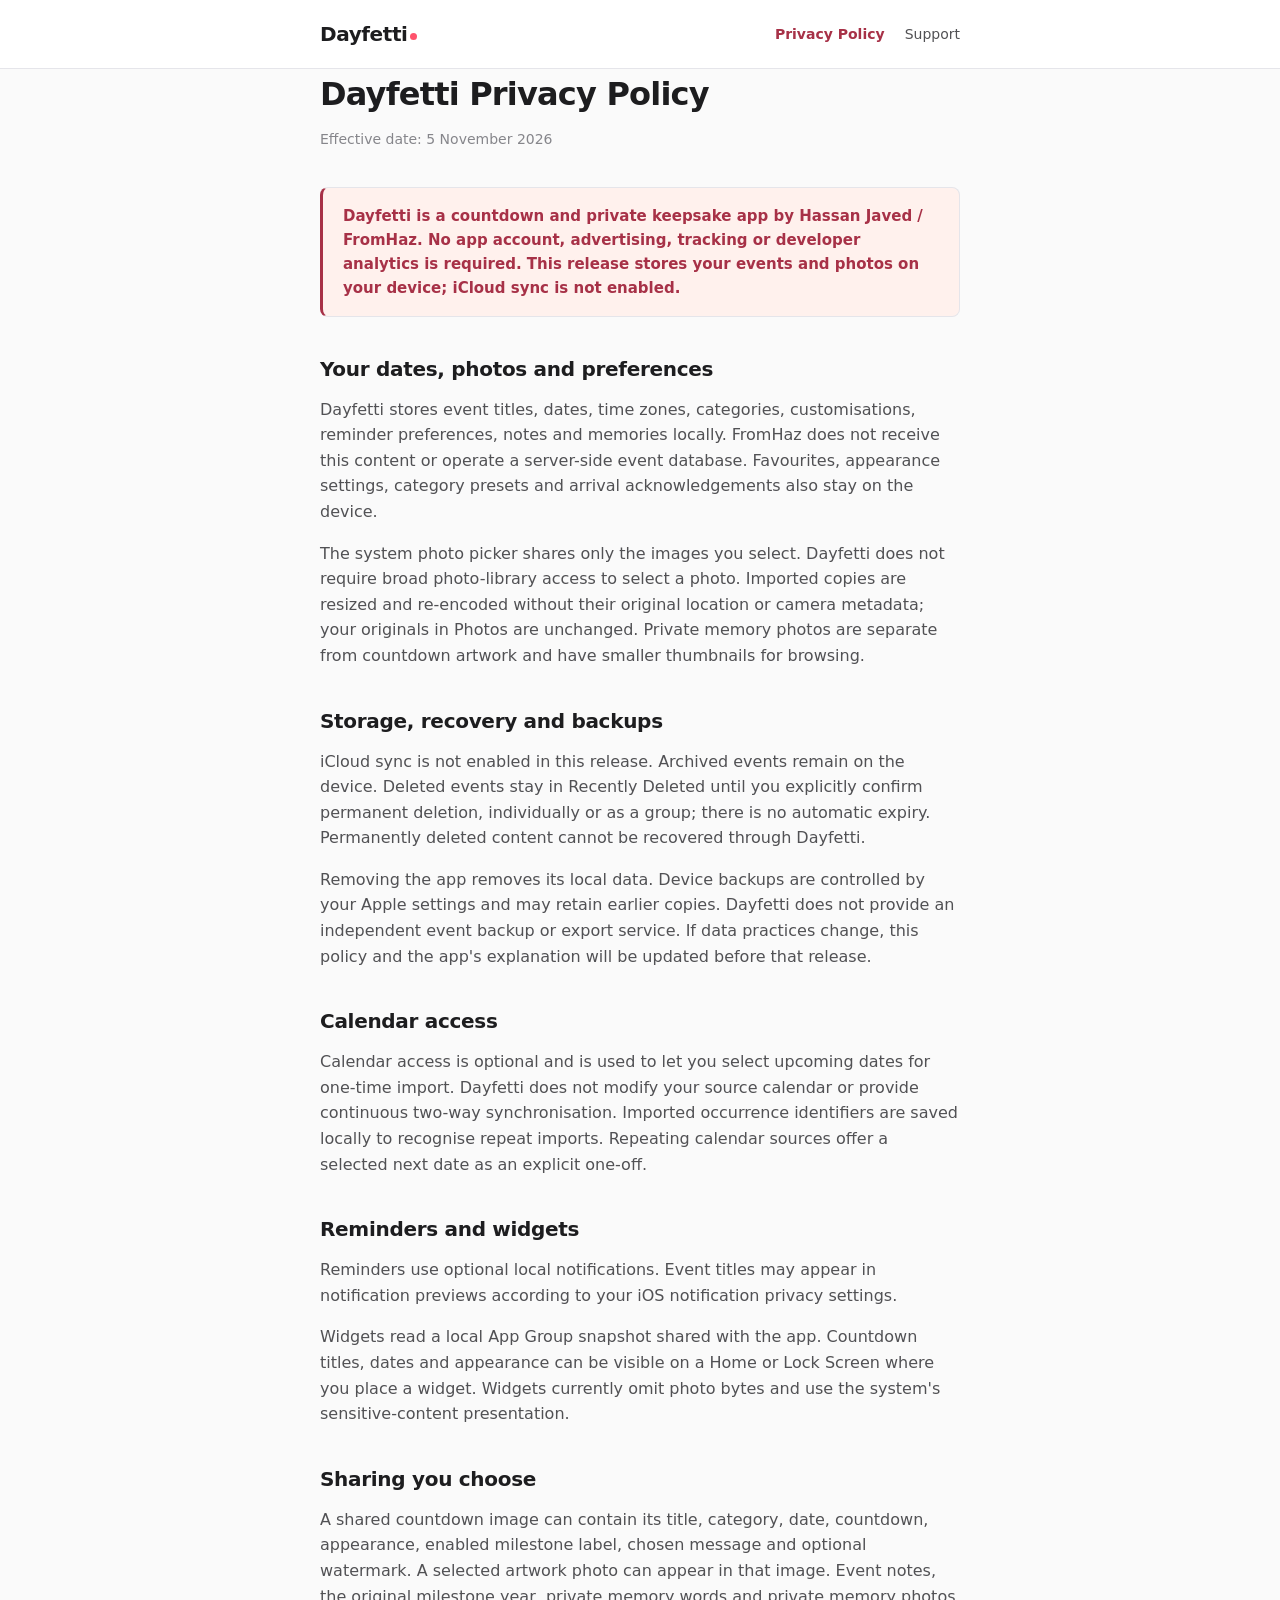
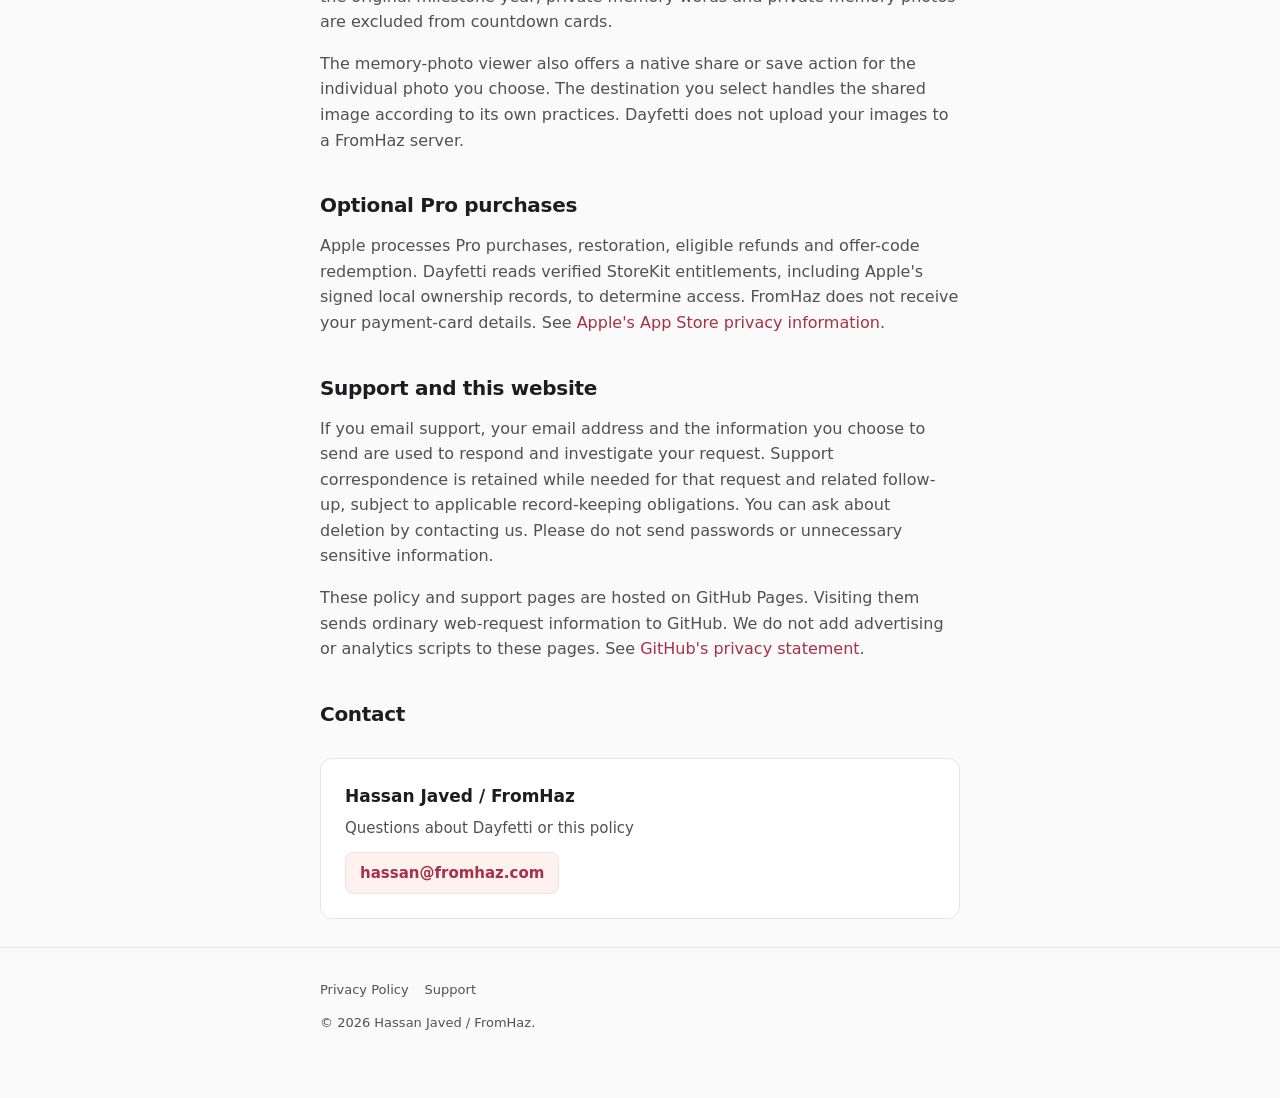
==== dayfetti-privacy.html @ 040f7b6a "Publish Dayfetti privacy and support pages" ====
<!DOCTYPE html>
<html lang="en-GB">
<head>
<meta charset="utf-8">
<meta name="viewport" content="width=device-width, initial-scale=1">
<title>Privacy Policy — Dayfetti</title>
<meta name="description" content="How Dayfetti handles your countdowns, memories, photos, reminders and optional purchases.">
<link rel="stylesheet" href="style.css">
<style>:root{--color-teal:#a73147;--color-teal-hover:#84243a;--color-callout-bg:#fff1ed} .wordmark-dot{background:#ff536c} a:focus-visible{outline:2px solid currentColor;outline-offset:4px}@media(prefers-color-scheme:dark){:root{--color-teal:#ff9aa9;--color-teal-hover:#ffc0ca;--color-callout-bg:#2b1d24}}@media(max-width:400px){.header-content{align-items:flex-start;flex-direction:column;gap:12px}}</style>
</head>
<body>
<header><div class="container header-content"><a href="dayfetti-support.html" class="wordmark">Dayfetti<span class="wordmark-dot" aria-hidden="true"></span></a><nav aria-label="Dayfetti pages"><a href="dayfetti-privacy.html" class="active" aria-current="page">Privacy Policy</a><a href="dayfetti-support.html">Support</a></nav></div></header>
<main class="container"><article><h1>Dayfetti Privacy Policy</h1>
<p class="meta">Effective date: 5 November 2026</p>
<div class="callout"><p><strong>Dayfetti is a countdown and private keepsake app by Hassan Javed / FromHaz. No app account, advertising, tracking or developer analytics is required. This release stores your events and photos on your device; iCloud sync is not enabled.</strong></p></div>
<h2>Your dates, photos and preferences</h2>
<p>Dayfetti stores event titles, dates, time zones, categories, customisations, reminder preferences, notes and memories locally. FromHaz does not receive this content or operate a server-side event database. Favourites, appearance settings, category presets and arrival acknowledgements also stay on the device.</p>
<p>The system photo picker shares only the images you select. Dayfetti does not require broad photo-library access to select a photo. Imported copies are resized and re-encoded without their original location or camera metadata; your originals in Photos are unchanged. Private memory photos are separate from countdown artwork and have smaller thumbnails for browsing.</p>
<h2>Storage, recovery and backups</h2>
<p>iCloud sync is not enabled in this release. Archived events remain on the device. Deleted events stay in Recently Deleted until you explicitly confirm permanent deletion, individually or as a group; there is no automatic expiry. Permanently deleted content cannot be recovered through Dayfetti.</p>
<p>Removing the app removes its local data. Device backups are controlled by your Apple settings and may retain earlier copies. Dayfetti does not provide an independent event backup or export service. If data practices change, this policy and the app's explanation will be updated before that release.</p>
<h2>Calendar access</h2>
<p>Calendar access is optional and is used to let you select upcoming dates for one-time import. Dayfetti does not modify your source calendar or provide continuous two-way synchronisation. Imported occurrence identifiers are saved locally to recognise repeat imports. Repeating calendar sources offer a selected next date as an explicit one-off.</p>
<h2>Reminders and widgets</h2>
<p>Reminders use optional local notifications. Event titles may appear in notification previews according to your iOS notification privacy settings.</p>
<p>Widgets read a local App Group snapshot shared with the app. Countdown titles, dates and appearance can be visible on a Home or Lock Screen where you place a widget. Widgets currently omit photo bytes and use the system's sensitive-content presentation.</p>
<h2>Sharing you choose</h2>
<p>A shared countdown image can contain its title, category, date, countdown, appearance, enabled milestone label, chosen message and optional watermark. A selected artwork photo can appear in that image. Event notes, the original milestone year, private memory words and private memory photos are excluded from countdown cards.</p>
<p>The memory-photo viewer also offers a native share or save action for the individual photo you choose. The destination you select handles the shared image according to its own practices. Dayfetti does not upload your images to a FromHaz server.</p>
<h2>Optional Pro purchases</h2>
<p>Apple processes Pro purchases, restoration, eligible refunds and offer-code redemption. Dayfetti reads verified StoreKit entitlements, including Apple's signed local ownership records, to determine access. FromHaz does not receive your payment-card details. See <a href="https://www.apple.com/legal/privacy/data/en/app-store/">Apple's App Store privacy information</a>.</p>
<h2>Support and this website</h2>
<p>If you email support, your email address and the information you choose to send are used to respond and investigate your request. Support correspondence is retained while needed for that request and related follow-up, subject to applicable record-keeping obligations. You can ask about deletion by contacting us. Please do not send passwords or unnecessary sensitive information.</p>
<p>These policy and support pages are hosted on GitHub Pages. Visiting them sends ordinary web-request information to GitHub. We do not add advertising or analytics scripts to these pages. See <a href="https://docs.github.com/en/site-policy/privacy-policies/github-general-privacy-statement">GitHub's privacy statement</a>.</p>
<h2>Contact</h2>
<div class="contact-card"><h3>Hassan Javed / FromHaz</h3><p>Questions about Dayfetti or this policy</p><a class="email-link" href="mailto:hassan@fromhaz.com?subject=Dayfetti%20privacy">hassan@fromhaz.com</a></div></article></main>
<footer><div class="container footer-content"><div class="footer-links"><a href="dayfetti-privacy.html">Privacy Policy</a><a href="dayfetti-support.html">Support</a></div><p>&copy; 2026 Hassan Javed / FromHaz.</p></div></footer>
</body></html>
---- style.css ----
/* BounceUI — Clean iOS-inspired styling for privacy & support */

:root {
  --color-bg: #fafafa;
  --color-surface: #ffffff;
  --color-text: #1d1d1f;
  --color-text-secondary: #515154;
  --color-text-muted: #86868b;
  --color-border: #e5e5ea;
  --color-teal: #007a78;
  --color-teal-hover: #005a58;
  --color-orange: #ff9500;
  --color-callout-bg: #f2f7f7;
  --font-sans: -apple-system, BlinkMacSystemFont, "SF Pro Text", "SF Pro Display", system-ui, sans-serif;
  --font-mono: ui-monospace, "SF Mono", Menlo, Monaco, Consolas, monospace;
  --max-width: 680px;
}

@media (prefers-color-scheme: dark) {
  :root {
    --color-bg: #000000;
    --color-surface: #1c1c1e;
    --color-text: #f5f5f7;
    --color-text-secondary: #a1a1a6;
    --color-text-muted: #6e6e73;
    --color-border: #2c2c2e;
    --color-teal: #2fd1c5;
    --color-teal-hover: #5ae0d6;
    --color-orange: #ff9f0a;
    --color-callout-bg: #102423;
  }
}

* {
  box-sizing: border-box;
  margin: 0;
  padding: 0;
}

body {
  font-family: var(--font-sans);
  font-size: 16px;
  line-height: 1.6;
  color: var(--color-text);
  background-color: var(--color-bg);
  -webkit-font-smoothing: antialiased;
  -moz-osx-font-smoothing: grayscale;
}

.container {
  max-width: var(--max-width);
  margin: 0 auto;
  padding: 0 20px;
}

/* Header & Wordmark */
header {
  border-bottom: 1px solid var(--color-border);
  background-color: var(--color-surface);
  padding: 18px 0;
}

.header-content {
  display: flex;
  align-items: center;
  justify-content: space-between;
}

.wordmark {
  font-size: 20px;
  font-weight: 800;
  letter-spacing: -0.02em;
  color: var(--color-text);
  text-decoration: none;
  display: inline-flex;
  align-items: baseline;
}

.wordmark-tint {
  color: var(--color-teal);
}

.wordmark-dot {
  display: inline-block;
  width: 7px;
  height: 7px;
  background-color: var(--color-orange);
  border-radius: 50%;
  margin-left: 2px;
  vertical-align: baseline;
  position: relative;
  top: -1px;
}

nav {
  display: flex;
  gap: 20px;
}

nav a {
  font-size: 14px;
  font-weight: 500;
  color: var(--color-text-secondary);
  text-decoration: none;
  transition: color 0.15s ease;
}

nav a:hover,
nav a.active {
  color: var(--color-teal);
}

nav a.active {
  font-weight: 600;
}

/* Main Content */
main {
  padding: 48px 0 64px;
}

h1 {
  font-size: 32px;
  font-weight: 700;
  letter-spacing: -0.025em;
  margin-bottom: 8px;
  color: var(--color-text);
}

.meta {
  font-size: 14px;
  color: var(--color-text-muted);
  margin-bottom: 36px;
}

h2 {
  font-size: 20px;
  font-weight: 600;
  letter-spacing: -0.015em;
  margin-top: 36px;
  margin-bottom: 12px;
  color: var(--color-text);
}

p {
  margin-bottom: 16px;
  color: var(--color-text-secondary);
}

p strong {
  color: var(--color-text);
  font-weight: 600;
}

ul {
  margin: 0 0 20px 20px;
  color: var(--color-text-secondary);
}

li {
  margin-bottom: 8px;
}

/* Callout block */
.callout {
  background-color: var(--color-callout-bg);
  border: 1px solid var(--color-border);
  border-left: 3px solid var(--color-teal);
  border-radius: 8px;
  padding: 16px 20px;
  margin: 24px 0;
}

.callout p {
  margin-bottom: 0;
  color: var(--color-text);
  font-size: 15px;
}

.callout p strong {
  color: var(--color-teal);
}

/* Links */
a {
  color: var(--color-teal);
  text-decoration: none;
}

a:hover {
  text-decoration: underline;
}

/* Contact box */
.contact-card {
  background-color: var(--color-surface);
  border: 1px solid var(--color-border);
  border-radius: 12px;
  padding: 24px;
  margin: 28px 0;
}

.contact-card h3 {
  font-size: 17px;
  font-weight: 600;
  margin-bottom: 6px;
}

.contact-card p {
  font-size: 15px;
  margin-bottom: 12px;
}

.contact-card .email-link {
  display: inline-block;
  font-size: 15px;
  font-weight: 600;
  color: var(--color-teal);
  padding: 8px 14px;
  background-color: var(--color-callout-bg);
  border-radius: 8px;
  border: 1px solid var(--color-border);
}

.contact-card .email-link:hover {
  text-decoration: none;
  background-color: var(--color-teal);
  color: #ffffff;
}

/* Footer */
footer {
  border-top: 1px solid var(--color-border);
  padding: 32px 0 48px;
  color: var(--color-text-muted);
  font-size: 13px;
}

.footer-content {
  display: flex;
  flex-direction: column;
  gap: 12px;
}

.footer-links {
  display: flex;
  gap: 16px;
}

.footer-links a {
  color: var(--color-text-secondary);
  font-size: 13px;
}

.footer-links a:hover {
  color: var(--color-teal);
}

@media (max-width: 480px) {
  h1 {
    font-size: 28px;
  }
  main {
    padding: 32px 0 48px;
  }
}
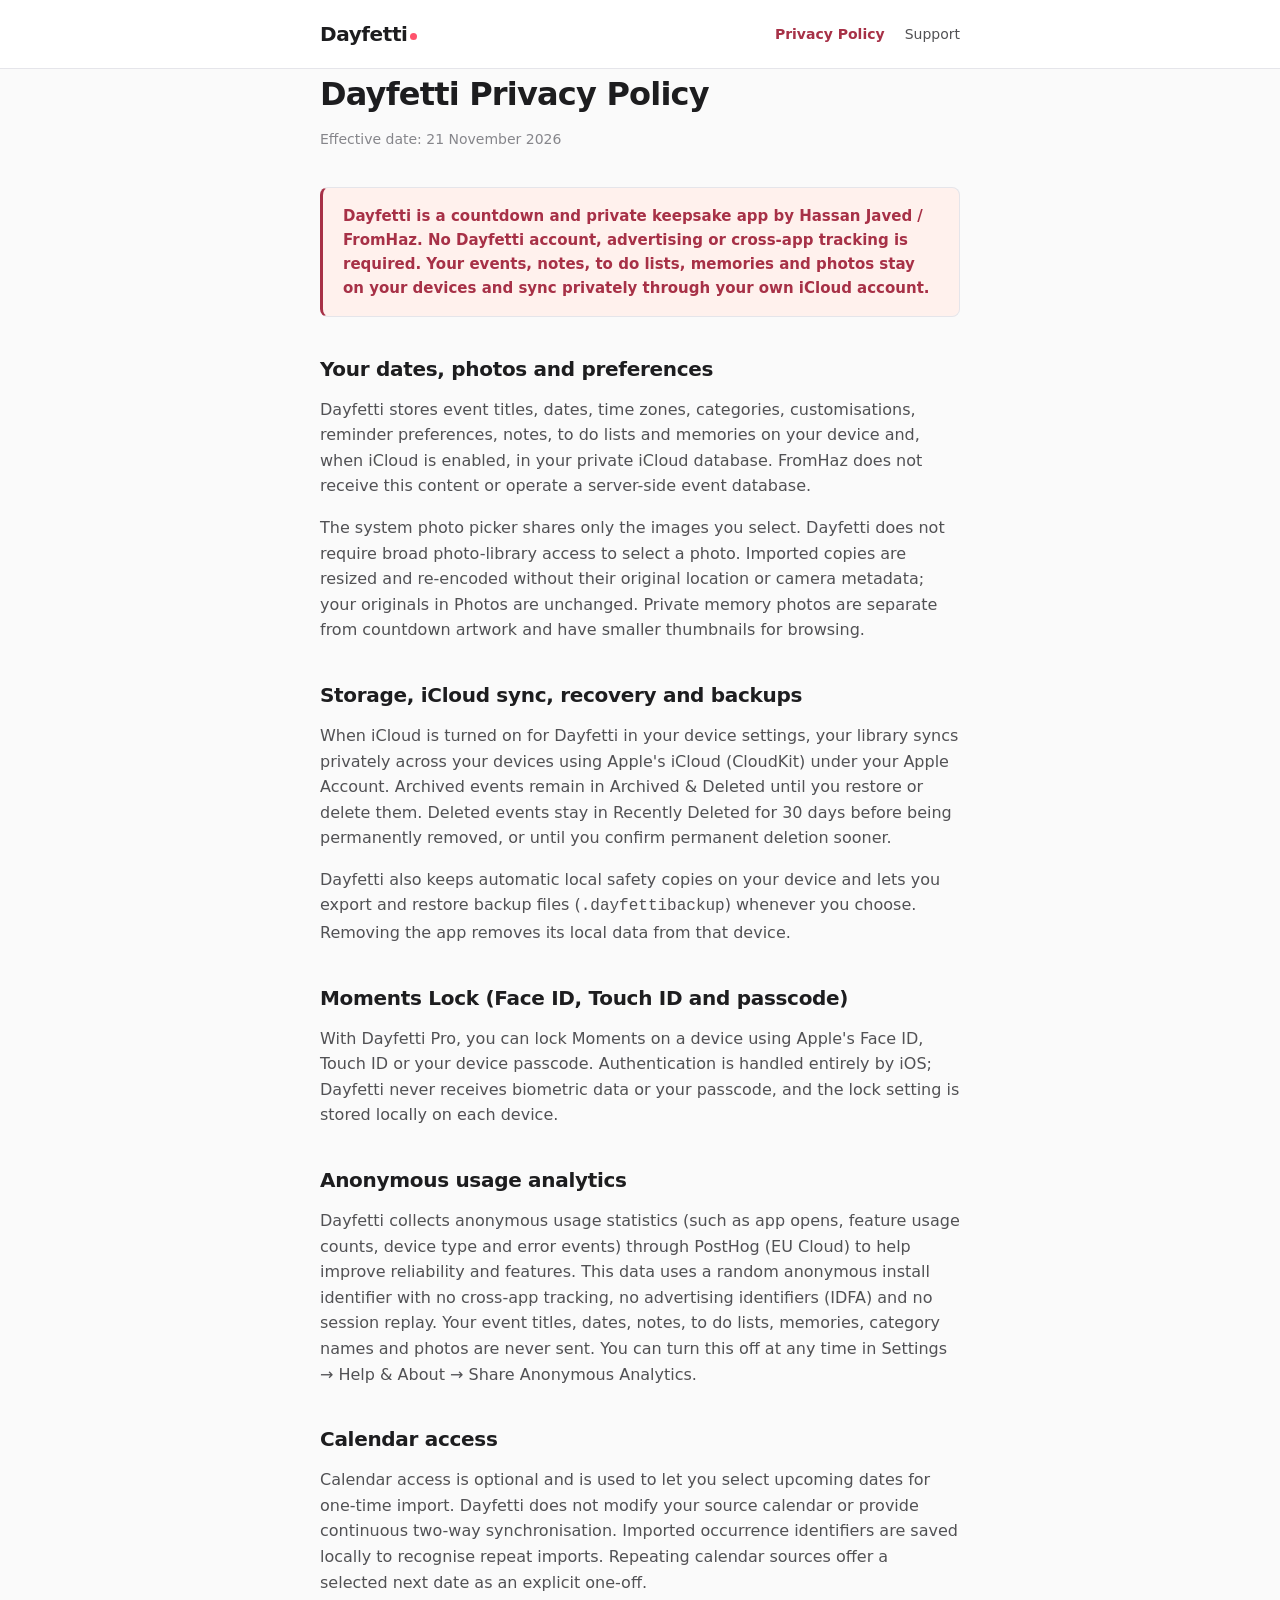
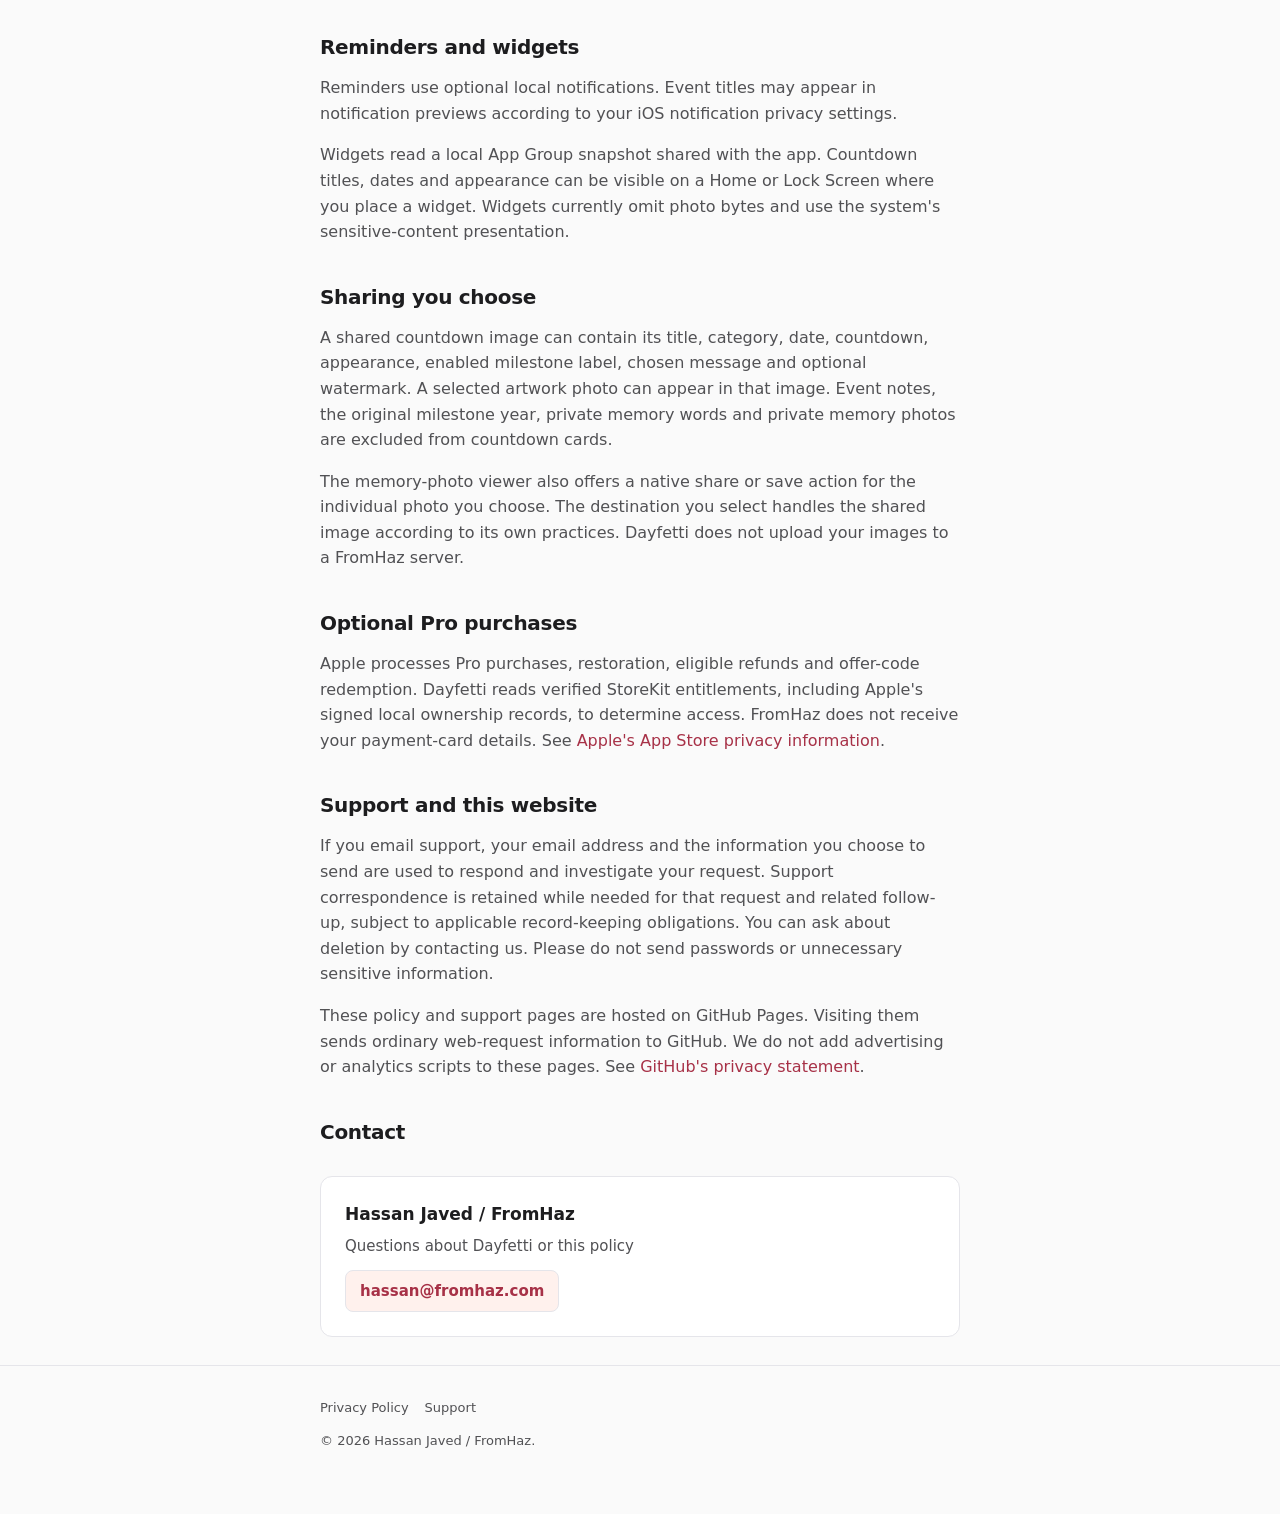
==== commit 5487830f: "Update Dayfetti privacy policy for 2.0 (iCloud sync, 30-day recovery, Moments Lock, PostHog EU analy" ====
--- a/dayfetti-privacy.html
+++ b/dayfetti-privacy.html
@@ -6,19 +6,23 @@
 <title>Privacy Policy — Dayfetti</title>
 <meta name="description" content="How Dayfetti handles your countdowns, memories, photos, reminders and optional purchases.">
 <link rel="stylesheet" href="style.css">
-<style>:root{--color-teal:#a73147;--color-teal-hover:#84243a;--color-callout-bg:#fff1ed} .wordmark-dot{background:#ff536c} a:focus-visible{outline:2px solid currentColor;outline-offset:4px}@media(prefers-color-scheme:dark){:root{--color-teal:#ff9aa9;--color-teal-hover:#ffc0ca;--color-callout-bg:#2b1d24}}@media(max-width:400px){.header-content{align-items:flex-start;flex-direction:column;gap:12px}}</style>
+<style>:root{--color-teal:#a73147;--color-teal-hover:#84243a;--color-callout-bg:#fff1ed} .wordmark-dot{background:#ff536c} nav a,nav a:visited{color:var(--color-text-secondary)}nav a.active,nav a:hover,article a,article a:visited,footer a,footer a:visited{color:var(--color-teal)} a:focus-visible{outline:2px solid currentColor;outline-offset:4px}@media(prefers-color-scheme:dark){:root{--color-teal:#ff9aa9;--color-teal-hover:#ffc0ca;--color-callout-bg:#2b1d24}}@media(max-width:400px){.header-content{align-items:flex-start;flex-direction:column;gap:12px}}</style>
 </head>
 <body>
 <header><div class="container header-content"><a href="dayfetti-support.html" class="wordmark">Dayfetti<span class="wordmark-dot" aria-hidden="true"></span></a><nav aria-label="Dayfetti pages"><a href="dayfetti-privacy.html" class="active" aria-current="page">Privacy Policy</a><a href="dayfetti-support.html">Support</a></nav></div></header>
 <main class="container"><article><h1>Dayfetti Privacy Policy</h1>
-<p class="meta">Effective date: 5 November 2026</p>
-<div class="callout"><p><strong>Dayfetti is a countdown and private keepsake app by Hassan Javed / FromHaz. No app account, advertising, tracking or developer analytics is required. This release stores your events and photos on your device; iCloud sync is not enabled.</strong></p></div>
+<p class="meta">Effective date: 21 November 2026</p>
+<div class="callout"><p><strong>Dayfetti is a countdown and private keepsake app by Hassan Javed / FromHaz. No Dayfetti account, advertising or cross-app tracking is required. Your events, notes, to do lists, memories and photos stay on your devices and sync privately through your own iCloud account.</strong></p></div>
 <h2>Your dates, photos and preferences</h2>
-<p>Dayfetti stores event titles, dates, time zones, categories, customisations, reminder preferences, notes and memories locally. FromHaz does not receive this content or operate a server-side event database. Favourites, appearance settings, category presets and arrival acknowledgements also stay on the device.</p>
+<p>Dayfetti stores event titles, dates, time zones, categories, customisations, reminder preferences, notes, to do lists and memories on your device and, when iCloud is enabled, in your private iCloud database. FromHaz does not receive this content or operate a server-side event database.</p>
 <p>The system photo picker shares only the images you select. Dayfetti does not require broad photo-library access to select a photo. Imported copies are resized and re-encoded without their original location or camera metadata; your originals in Photos are unchanged. Private memory photos are separate from countdown artwork and have smaller thumbnails for browsing.</p>
-<h2>Storage, recovery and backups</h2>
-<p>iCloud sync is not enabled in this release. Archived events remain on the device. Deleted events stay in Recently Deleted until you explicitly confirm permanent deletion, individually or as a group; there is no automatic expiry. Permanently deleted content cannot be recovered through Dayfetti.</p>
-<p>Removing the app removes its local data. Device backups are controlled by your Apple settings and may retain earlier copies. Dayfetti does not provide an independent event backup or export service. If data practices change, this policy and the app's explanation will be updated before that release.</p>
+<h2>Storage, iCloud sync, recovery and backups</h2>
+<p>When iCloud is turned on for Dayfetti in your device settings, your library syncs privately across your devices using Apple's iCloud (CloudKit) under your Apple Account. Archived events remain in Archived &amp; Deleted until you restore or delete them. Deleted events stay in Recently Deleted for 30 days before being permanently removed, or until you confirm permanent deletion sooner.</p>
+<p>Dayfetti also keeps automatic local safety copies on your device and lets you export and restore backup files (<code>.dayfettibackup</code>) whenever you choose. Removing the app removes its local data from that device.</p>
+<h2>Moments Lock (Face ID, Touch ID and passcode)</h2>
+<p>With Dayfetti Pro, you can lock Moments on a device using Apple's Face ID, Touch ID or your device passcode. Authentication is handled entirely by iOS; Dayfetti never receives biometric data or your passcode, and the lock setting is stored locally on each device.</p>
+<h2>Anonymous usage analytics</h2>
+<p>Dayfetti collects anonymous usage statistics (such as app opens, feature usage counts, device type and error events) through PostHog (EU Cloud) to help improve reliability and features. This data uses a random anonymous install identifier with no cross-app tracking, no advertising identifiers (IDFA) and no session replay. Your event titles, dates, notes, to do lists, memories, category names and photos are never sent. You can turn this off at any time in Settings &rarr; Help &amp; About &rarr; Share Anonymous Analytics.</p>
 <h2>Calendar access</h2>
 <p>Calendar access is optional and is used to let you select upcoming dates for one-time import. Dayfetti does not modify your source calendar or provide continuous two-way synchronisation. Imported occurrence identifiers are saved locally to recognise repeat imports. Repeating calendar sources offer a selected next date as an explicit one-off.</p>
 <h2>Reminders and widgets</h2>
